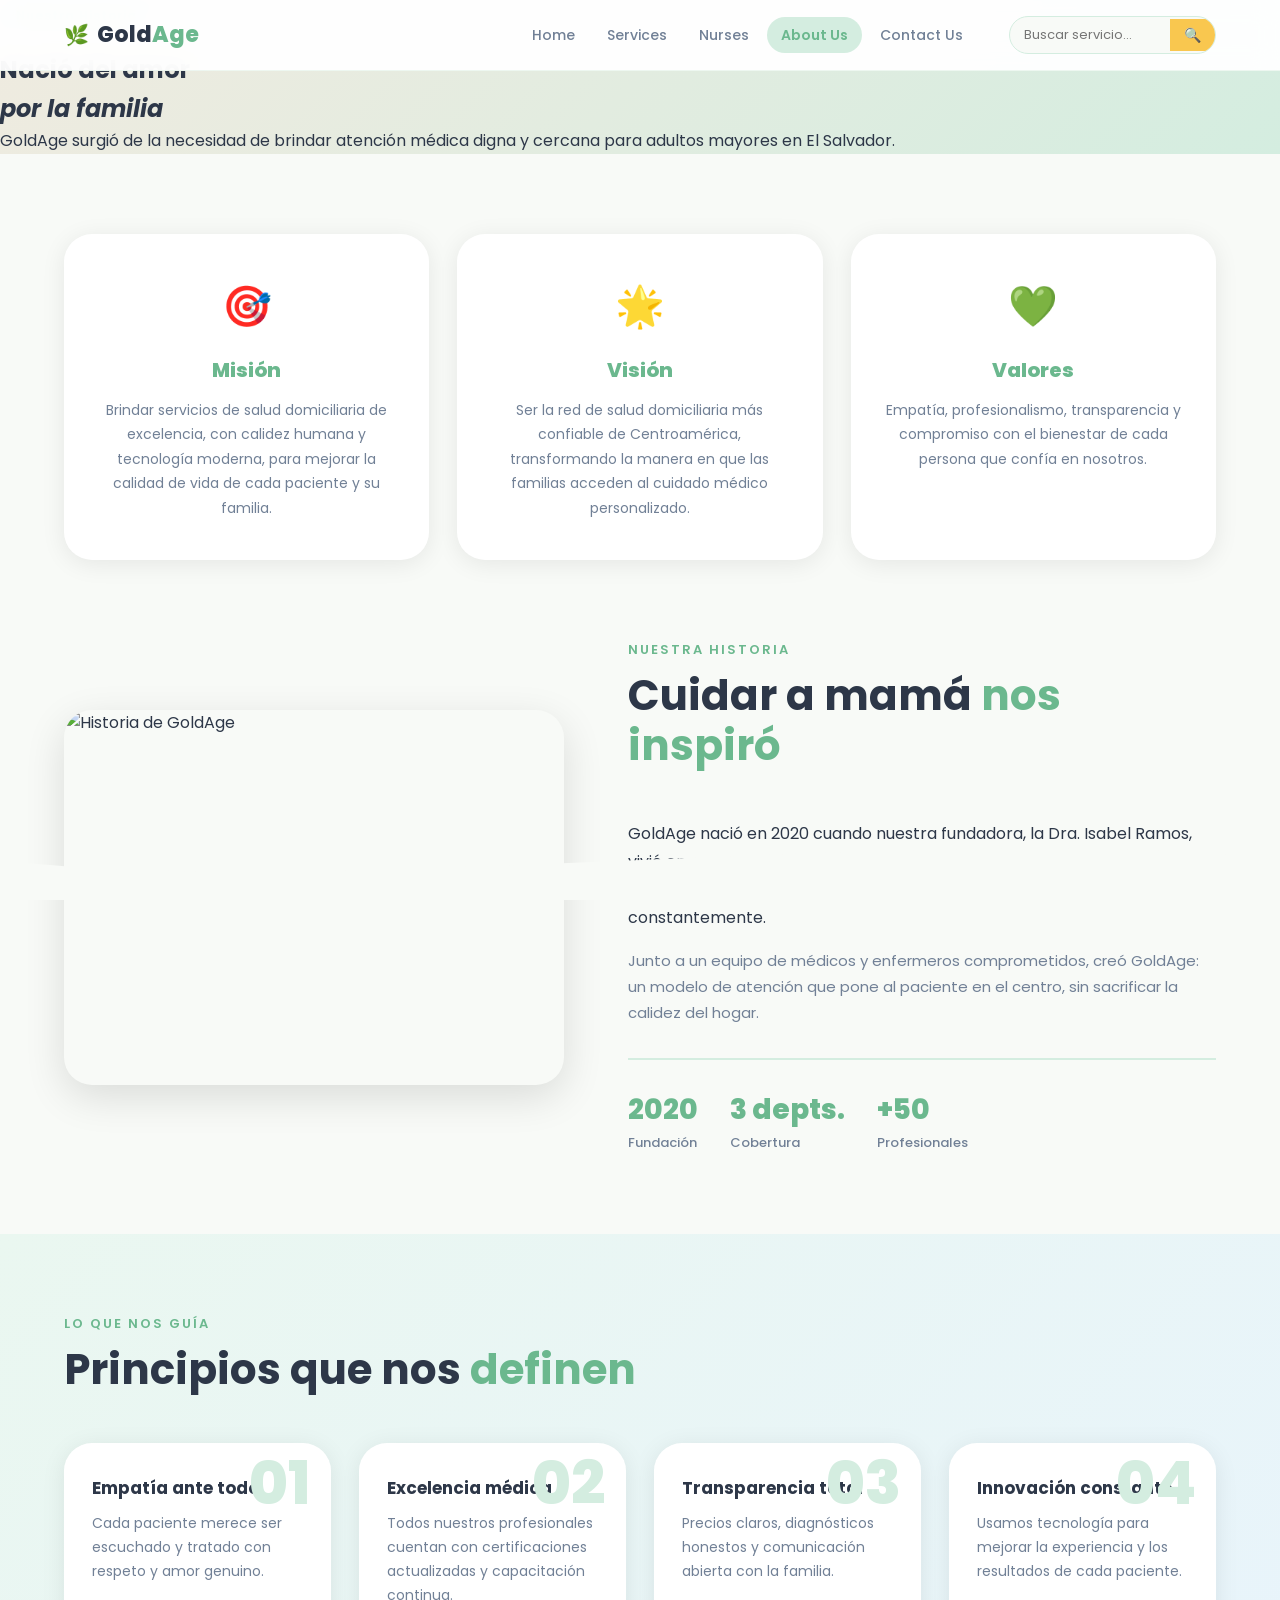
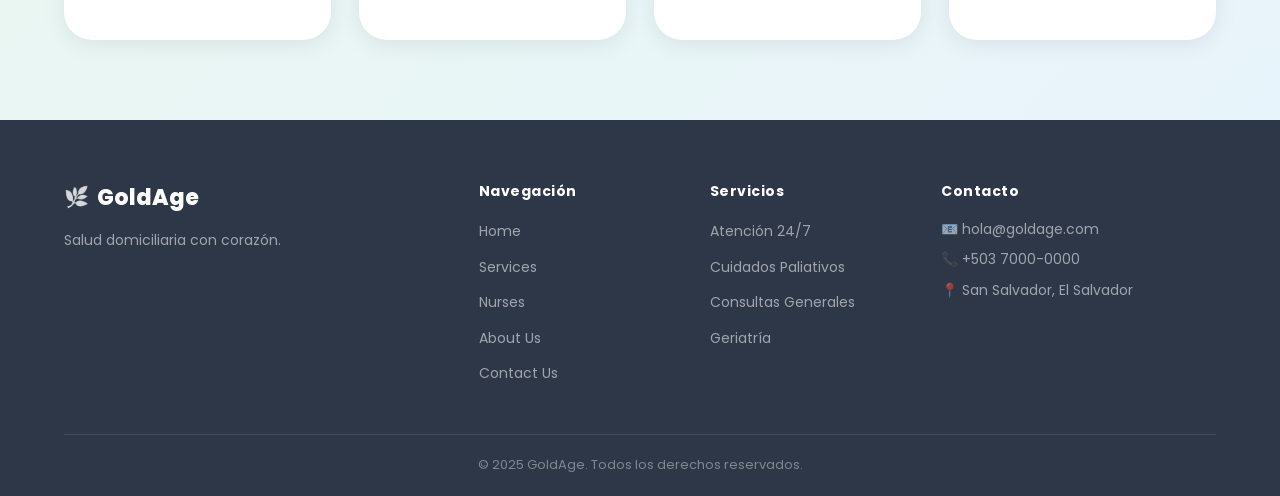
==== about.html @ 3e206204 "first commit" ====
<!DOCTYPE html>
<html lang="es">
<head>
  <meta charset="UTF-8" />
  <meta name="viewport" content="width=device-width, initial-scale=1.0" />
  <title>About Us – GoldAge</title>
  <link rel="preconnect" href="https://fonts.googleapis.com" />
  <link href="https://fonts.googleapis.com/css2?family=Poppins:wght@300;400;500;600;700;800&display=swap" rel="stylesheet" />
  <link rel="stylesheet" href="css/styles.css" />
  <link rel="stylesheet" href="css/about.css" />
</head>
<body>

  <!-- NAVBAR -->
  <nav class="navbar" id="navbar">
    <div class="nav-container">
      <a href="index.html" class="logo"><span class="logo-icon">🌿</span><span class="logo-text">Gold<span class="logo-accent">Age</span></span></a>
      <ul class="nav-links" id="navLinks">
        <li><a href="index.html" class="nav-link">Home</a></li>
        <li><a href="services.html" class="nav-link">Services</a></li>
        <li><a href="nurses.html" class="nav-link">Nurses</a></li>
        <li><a href="about.html" class="nav-link active">About Us</a></li>
        <li><a href="contact.html" class="nav-link">Contact Us</a></li>
      </ul>
      <div class="nav-search">
        <input type="text" placeholder="Buscar servicio..." class="search-input" />
        <button class="search-btn">🔍</button>
      </div>
      <button class="hamburger" id="hamburger"><span></span><span></span><span></span></button>
    </div>
  </nav>

  <!-- PAGE HERO -->
  <section class="page-hero about-hero">
    <div class="page-hero-content fade-in">
      <span class="hero-badge">Nuestra Historia</span>
      <h1>Nació del amor<br /><em>por la familia</em></h1>
      <p>GoldAge surgió de la necesidad de brindar atención médica digna y cercana para adultos mayores en El Salvador.</p>
    </div>
    <div class="hero-wave">
      <svg viewBox="0 0 1440 80" preserveAspectRatio="none" xmlns="http://www.w3.org/2000/svg">
        <path d="M0,40 C360,80 1080,0 1440,40 L1440,80 L0,80 Z" fill="#f8faf7"/>
      </svg>
    </div>
  </section>

  <!-- MISSION / VISION -->
  <section class="mv-section section">
    <div class="container">
      <div class="mv-grid">
        <div class="mv-card scroll-reveal">
          <div class="mv-icon">🎯</div>
          <h3>Misión</h3>
          <p>Brindar servicios de salud domiciliaria de excelencia, con calidez humana y tecnología moderna, para mejorar la calidad de vida de cada paciente y su familia.</p>
        </div>
        <div class="mv-card scroll-reveal" style="--delay:0.15s">
          <div class="mv-icon">🌟</div>
          <h3>Visión</h3>
          <p>Ser la red de salud domiciliaria más confiable de Centroamérica, transformando la manera en que las familias acceden al cuidado médico personalizado.</p>
        </div>
        <div class="mv-card scroll-reveal" style="--delay:0.3s">
          <div class="mv-icon">💚</div>
          <h3>Valores</h3>
          <p>Empatía, profesionalismo, transparencia y compromiso con el bienestar de cada persona que confía en nosotros.</p>
        </div>
      </div>
    </div>
  </section>

  <!-- STORY -->
  <section class="story-section section">
    <div class="container">
      <div class="story-inner">
        <div class="story-img scroll-reveal">
          <img src="https://images.unsplash.com/photo-1576091160550-2173dba999ef?w=600&q=80" alt="Historia de GoldAge" />
        </div>
        <div class="story-content scroll-reveal" style="--delay:0.2s">
          <div class="section-label">Nuestra Historia</div>
          <h2 class="section-title">Cuidar a mamá <span>nos inspiró</span></h2>
          <p>GoldAge nació en 2020 cuando nuestra fundadora, la Dra. Isabel Ramos, vivió en carne propia la dificultad de conseguir atención médica de calidad para su madre de 78 años sin tener que llevarla al hospital constantemente.</p>
          <p style="margin-top:16px; color: var(--text-light); font-size:15px; line-height:1.75">Junto a un equipo de médicos y enfermeros comprometidos, creó GoldAge: un modelo de atención que pone al paciente en el centro, sin sacrificar la calidez del hogar.</p>
          <div class="story-stats">
            <div class="sstats-item"><strong>2020</strong><span>Fundación</span></div>
            <div class="sstats-item"><strong>3 depts.</strong><span>Cobertura</span></div>
            <div class="sstats-item"><strong>+50</strong><span>Profesionales</span></div>
          </div>
        </div>
      </div>
    </div>
  </section>

  <!-- VALUES -->
  <section class="values-section section">
    <div class="container">
      <div class="section-label">Lo que nos guía</div>
      <h2 class="section-title">Principios que nos <span>definen</span></h2>
      <div class="values-grid">
        <div class="value-item scroll-reveal">
          <span class="value-num">01</span>
          <h4>Empatía ante todo</h4>
          <p>Cada paciente merece ser escuchado y tratado con respeto y amor genuino.</p>
        </div>
        <div class="value-item scroll-reveal" style="--delay:0.1s">
          <span class="value-num">02</span>
          <h4>Excelencia médica</h4>
          <p>Todos nuestros profesionales cuentan con certificaciones actualizadas y capacitación continua.</p>
        </div>
        <div class="value-item scroll-reveal" style="--delay:0.2s">
          <span class="value-num">03</span>
          <h4>Transparencia total</h4>
          <p>Precios claros, diagnósticos honestos y comunicación abierta con la familia.</p>
        </div>
        <div class="value-item scroll-reveal" style="--delay:0.3s">
          <span class="value-num">04</span>
          <h4>Innovación constante</h4>
          <p>Usamos tecnología para mejorar la experiencia y los resultados de cada paciente.</p>
        </div>
      </div>
    </div>
  </section>

  <!-- FOOTER -->
  <footer class="footer">
    <div class="container">
      <div class="footer-grid">
        <div class="footer-brand">
          <a href="index.html" class="logo"><span class="logo-icon">🌿</span><span class="logo-text">Gold<span class="logo-accent">Age</span></span></a>
          <p>Salud domiciliaria con corazón.</p>
        </div>
        <div class="footer-links"><h5>Navegación</h5><ul>
          <li><a href="index.html">Home</a></li><li><a href="services.html">Services</a></li>
          <li><a href="nurses.html">Nurses</a></li><li><a href="about.html">About Us</a></li>
          <li><a href="contact.html">Contact Us</a></li>
        </ul></div>
        <div class="footer-links"><h5>Servicios</h5><ul>
          <li><a href="services.html">Atención 24/7</a></li><li><a href="services.html">Cuidados Paliativos</a></li>
          <li><a href="services.html">Consultas Generales</a></li><li><a href="services.html">Geriatría</a></li>
        </ul></div>
        <div class="footer-contact"><h5>Contacto</h5>
          <p>📧 hola@goldage.com</p><p>📞 +503 7000-0000</p><p>📍 San Salvador, El Salvador</p>
        </div>
      </div>
      <div class="footer-bottom"><p>© 2025 GoldAge. Todos los derechos reservados.</p></div>
    </div>
  </footer>

  <script src="js/main.js"></script>
  <script src="js/about.js"></script>
</body>
</html>
---- css/styles.css ----
/* ---- VARIABLES ---- */
:root {
  --mint:      #a8d5ba;
  --mint-light:#d4ede0;
  --mint-dark: #6bb88e;
  --blue:      #7fb3d3;
  --blue-light:#d0e8f5;
  --blue-dark: #4a90b8;
  --beige:     #f8faf7;
  --beige-2:   #f0ebe0;
  --yellow:    #f9c74f;
  --yellow-dark:#e0a800;
  --text:      #2d3748;
  --text-light:#718096;
  --white:     #ffffff;
  --radius:    16px;
  --radius-lg: 28px;
  --shadow:    0 4px 24px rgba(0,0,0,0.08);
  --shadow-lg: 0 12px 40px rgba(0,0,0,0.12);
  --transition: 0.3s cubic-bezier(0.4,0,0.2,1);
  --font: 'Poppins', sans-serif;
}

/* ---- RESET ---- */
*, *::before, *::after { box-sizing: border-box; margin: 0; padding: 0; }
html { scroll-behavior: smooth; }
body {
  font-family: var(--font);
  color: var(--text);
  background: var(--beige);
  line-height: 1.6;
  overflow-x: hidden;
}
img { display: block; width: 100%; object-fit: cover; }
a { text-decoration: none; color: inherit; }
ul { list-style: none; }

/* ---- UTILITIES ---- */
.container { max-width: 1200px; margin: 0 auto; padding: 0 24px; }
.section { padding: 80px 0; }
.section-label {
  font-size: 13px; font-weight: 600; letter-spacing: 2px;
  text-transform: uppercase; color: var(--mint-dark);
  margin-bottom: 10px;
}
.section-title {
  font-size: clamp(28px, 4vw, 42px);
  font-weight: 700; color: var(--text);
  line-height: 1.2; margin-bottom: 48px;
}
.section-title span { color: var(--mint-dark); }

/* ---- BUTTONS ---- */
.btn {
  display: inline-flex; align-items: center; gap: 8px;
  padding: 14px 28px; border-radius: 50px;
  font-family: var(--font); font-size: 15px; font-weight: 600;
  cursor: pointer; border: 2px solid transparent;
  transition: var(--transition); white-space: nowrap;
}
.btn-primary {
  background: var(--mint-dark); color: #fff;
  box-shadow: 0 4px 16px rgba(107,184,142,0.35);
}
.btn-primary:hover {
  background: #5aa87e;
  box-shadow: 0 6px 22px rgba(107,184,142,0.5);
  transform: translateY(-2px);
}
.btn-outline {
  background: transparent; color: var(--mint-dark);
  border-color: var(--mint-dark);
}
.btn-outline:hover {
  background: var(--mint-dark); color: #fff;
  transform: translateY(-2px);
}
.btn-link {
  font-size: 14px; font-weight: 600;
  color: var(--mint-dark); transition: var(--transition);
}
.btn-link:hover { letter-spacing: 0.5px; }

/* ---- NAVBAR ---- */
.navbar {
  position: fixed; top: 0; left: 0; right: 0; z-index: 1000;
  background: rgba(255,255,255,0.95);
  backdrop-filter: blur(12px);
  border-bottom: 1px solid rgba(168,213,186,0.2);
  transition: var(--transition);
}
.navbar.scrolled { box-shadow: var(--shadow); }
.nav-container {
  max-width: 1200px; margin: 0 auto; padding: 0 24px;
  height: 70px; display: flex; align-items: center; gap: 32px;
}
.logo {
  display: flex; align-items: center; gap: 8px;
  font-size: 22px; font-weight: 800;
}
.logo-icon { font-size: 20px; }
.logo-text { color: var(--text); }
.logo-accent { color: var(--mint-dark); }
.nav-links {
  display: flex; align-items: center; gap: 4px;
  margin-left: auto;
}
.nav-link {
  padding: 8px 14px; border-radius: 50px;
  font-size: 14px; font-weight: 500; color: var(--text-light);
  transition: var(--transition);
}
.nav-link:hover, .nav-link.active {
  background: var(--mint-light); color: var(--mint-dark); font-weight: 600;
}
.nav-search {
  display: flex; align-items: center;
  background: var(--beige); border-radius: 50px;
  border: 1.5px solid var(--mint-light); overflow: hidden;
}
.search-input {
  border: none; background: transparent; padding: 8px 14px;
  font-family: var(--font); font-size: 13px; outline: none;
  width: 160px;
}
.search-btn {
  background: var(--yellow); border: none; padding: 8px 14px;
  cursor: pointer; font-size: 14px; transition: var(--transition);
}
.search-btn:hover { background: var(--yellow-dark); }
.hamburger {
  display: none; flex-direction: column; gap: 5px;
  background: none; border: none; cursor: pointer; padding: 4px;
}
.hamburger span {
  width: 24px; height: 2.5px; background: var(--text);
  border-radius: 2px; transition: var(--transition);
  display: block;
}

/* ---- HERO ---- */
.hero {
  min-height: 100vh;
  background: linear-gradient(135deg, #eaf7f0 0%, #e8f4fb 50%, #f8faf7 100%);
  display: flex; align-items: center; justify-content: center;
  padding: 100px 24px 60px;
  position: relative; overflow: hidden;
  gap: 60px;
  flex-wrap: wrap;
}
.hero::before {
  content: '';
  position: absolute; top: -200px; right: -200px;
  width: 600px; height: 600px;
  border-radius: 50%;
  background: radial-gradient(circle, rgba(168,213,186,0.3) 0%, transparent 70%);
  pointer-events: none;
}
.hero-content { flex: 1; min-width: 280px; max-width: 560px; }
.hero-badge {
  display: inline-block;
  background: var(--mint-light); color: var(--mint-dark);
  font-size: 12px; font-weight: 600; letter-spacing: 1px;
  padding: 6px 16px; border-radius: 50px;
  margin-bottom: 20px;
}
.hero-title {
  font-size: clamp(36px, 5.5vw, 64px);
  font-weight: 800; line-height: 1.1;
  color: var(--text); margin-bottom: 20px;
}
.hero-title em {
  font-style: normal; color: var(--mint-dark);
  position: relative;
}
.hero-title em::after {
  content: '';
  position: absolute; bottom: 0; left: 0; right: 0;
  height: 4px; border-radius: 4px;
  background: var(--yellow); opacity: 0.7;
}
.hero-desc {
  font-size: 17px; color: var(--text-light);
  max-width: 420px; margin-bottom: 32px; line-height: 1.7;
}
.hero-actions { display: flex; gap: 14px; flex-wrap: wrap; margin-bottom: 40px; }
.hero-stats {
  display: flex; align-items: center; gap: 24px;
  flex-wrap: wrap;
}
.hstat { display: flex; flex-direction: column; }
.hstat strong { font-size: 22px; font-weight: 800; color: var(--mint-dark); }
.hstat span { font-size: 12px; color: var(--text-light); font-weight: 500; }
.hstat-divider { width: 1px; height: 32px; background: var(--mint-light); }
.hero-image { flex: 1; min-width: 280px; max-width: 500px; }
.hero-img-wrap { position: relative; }
.hero-img-blob {
  position: absolute; inset: -20px;
  background: linear-gradient(135deg, var(--mint-light), var(--blue-light));
  border-radius: 60% 40% 55% 45% / 45% 55% 45% 55%;
  z-index: 0;
}
.hero-img-wrap img {
  position: relative; z-index: 1;
  border-radius: var(--radius-lg);
  aspect-ratio: 4/5; object-fit: cover;
  box-shadow: var(--shadow-lg);
  max-height: 520px;
}
.hero-card-float {
  position: absolute; z-index: 2;
  background: #fff; border-radius: var(--radius);
  padding: 12px 18px; display: flex; align-items: center; gap: 12px;
  box-shadow: var(--shadow-lg);
  animation: float 4s ease-in-out infinite;
}
.card-float-1 { bottom: 40px; left: -30px; }
.card-float-2 { top: 40px; right: -30px; animation-delay: 2s; }
.hero-card-float .card-icon { font-size: 22px; }
.hero-card-float strong { display: block; font-size: 14px; font-weight: 700; }
.hero-card-float small { font-size: 11px; color: var(--text-light); }
.hero-wave {
  position: absolute; bottom: 0; left: 0; right: 0; z-index: 2;
}
.hero-wave svg { display: block; height: 80px; width: 100%; }

/* ---- FEATURES ---- */
.features { background: var(--beige); }
.features-grid {
  display: grid; grid-template-columns: repeat(auto-fit, minmax(260px,1fr));
  gap: 28px;
}
.feature-card {
  background: #fff; border-radius: var(--radius-lg);
  padding: 36px 28px; text-align: center;
  box-shadow: var(--shadow); transition: var(--transition);
}
.feature-card:hover { transform: translateY(-6px); box-shadow: var(--shadow-lg); }
.feature-icon {
  width: 68px; height: 68px; border-radius: 50%;
  background: var(--icon-color, var(--mint-light));
  display: flex; align-items: center; justify-content: center;
  font-size: 28px; margin: 0 auto 20px;
}
.feature-card h3 { font-size: 18px; font-weight: 700; margin-bottom: 10px; }
.feature-card p { font-size: 14px; color: var(--text-light); line-height: 1.7; }

/* ---- SERVICES PREVIEW ---- */
.services-preview { background: var(--beige); }
.services-grid {
  display: grid;
  grid-template-columns: repeat(auto-fit, minmax(260px,1fr));
  gap: 24px;
}
.service-card {
  background: #fff; border-radius: var(--radius-lg);
  overflow: hidden; box-shadow: var(--shadow);
  transition: var(--transition);
}
.service-card:hover { transform: translateY(-6px); box-shadow: var(--shadow-lg); }
.service-img { height: 200px; overflow: hidden; }
.service-img img { height: 100%; transition: transform 0.5s ease; }
.service-card:hover .service-img img { transform: scale(1.06); }
.service-info { padding: 20px 22px 24px; }
.service-tag {
  font-size: 11px; font-weight: 700; letter-spacing: 1px;
  text-transform: uppercase; color: var(--mint-dark);
  background: var(--mint-light); padding: 3px 10px;
  border-radius: 50px; display: inline-block; margin-bottom: 10px;
}
.service-info h4 { font-size: 17px; font-weight: 700; margin-bottom: 8px; }
.service-info p { font-size: 13px; color: var(--text-light); margin-bottom: 14px; line-height: 1.65; }

/* ---- STATS ---- */
.stats-section {
  background: linear-gradient(135deg, var(--blue-dark), #3a7ba8);
  padding: 60px 24px;
}
.stats-bar {
  max-width: 1000px; margin: 0 auto;
  display: flex; align-items: center; justify-content: center;
  gap: 0; flex-wrap: wrap;
}
.stat-item {
  flex: 1; min-width: 150px; text-align: center;
  padding: 20px;
}
.stat-number {
  font-size: clamp(36px, 5vw, 54px);
  font-weight: 800; color: #fff;
}
.stat-plus { font-size: 28px; font-weight: 800; color: var(--yellow); }
.stat-item p { font-size: 13px; color: rgba(255,255,255,0.8); margin-top: 6px; font-weight: 500; }
.stat-divider { width: 1px; height: 60px; background: rgba(255,255,255,0.2); }

/* ---- TESTIMONIALS ---- */
.testimonials { background: var(--beige); }
.testimonials-grid {
  display: grid; grid-template-columns: repeat(auto-fit, minmax(280px,1fr));
  gap: 24px; align-items: center;
}
.testimonial-card {
  background: #fff; border-radius: var(--radius-lg);
  padding: 32px 28px; box-shadow: var(--shadow);
  transition: var(--transition);
}
.testimonial-card:hover { transform: translateY(-4px); box-shadow: var(--shadow-lg); }
.featured-testimonial {
  background: linear-gradient(135deg, var(--mint-dark), #5aa87e);
  color: #fff; transform: scale(1.04);
}
.featured-testimonial .stars { color: var(--yellow); }
.featured-testimonial .testimonial-text { color: rgba(255,255,255,0.95); }
.featured-testimonial strong { color: #fff; }
.featured-testimonial small { color: rgba(255,255,255,0.75); }
.stars { color: var(--yellow); font-size: 18px; margin-bottom: 14px; }
.testimonial-text { font-size: 14px; color: var(--text-light); line-height: 1.75; margin-bottom: 20px; }
.testimonial-author { display: flex; align-items: center; gap: 12px; }
.testimonial-author img { width: 48px; height: 48px; border-radius: 50%; object-fit: cover; }
.testimonial-author strong { font-size: 14px; display: block; }
.testimonial-author small { font-size: 12px; color: var(--text-light); }

/* ---- PLANS ---- */
.plans {
  background: linear-gradient(135deg, #2c6e5e 0%, #1a4f6e 100%);
  position: relative; padding: 100px 0;
}
.plans-wave-top, .plans-wave-bottom { line-height: 0; }
.plans-wave-top svg, .plans-wave-bottom svg { display: block; }
.plans-subtitle { color: rgba(255,255,255,0.7); font-size: 16px; margin-top: -30px; margin-bottom: 48px; }
.plans-grid {
  display: flex; gap: 28px; justify-content: center;
  flex-wrap: wrap;
}
.plan-card {
  background: rgba(255,255,255,0.08);
  backdrop-filter: blur(12px);
  border: 1.5px solid rgba(255,255,255,0.15);
  border-radius: var(--radius-lg); padding: 40px 36px;
  min-width: 280px; max-width: 340px; flex: 1;
  transition: var(--transition); color: #fff;
}
.plan-card:hover { transform: translateY(-6px); background: rgba(255,255,255,0.14); }
.plan-featured {
  background: #fff; color: var(--text);
  border-color: var(--yellow); box-shadow: 0 20px 60px rgba(0,0,0,0.25);
  transform: scale(1.04);
}
.plan-featured:hover { transform: scale(1.04) translateY(-6px); }
.plan-badge {
  font-size: 12px; font-weight: 700; letter-spacing: 1px;
  text-transform: uppercase; margin-bottom: 20px;
  color: rgba(255,255,255,0.7);
}
.popular-badge { color: var(--mint-dark) !important; }
.plan-price { margin-bottom: 28px; }
.price-currency { font-size: 24px; font-weight: 700; vertical-align: top; margin-top: 10px; display: inline-block; }
.price-amount { font-size: 60px; font-weight: 800; line-height: 1; }
.price-period { font-size: 16px; color: rgba(255,255,255,0.6); }
.plan-featured .price-period { color: var(--text-light); }
.plan-features { list-style: none; margin-bottom: 32px; display: flex; flex-direction: column; gap: 12px; }
.plan-features li { font-size: 14px; }
.btn-plan {
  display: block; text-align: center;
  padding: 14px; border-radius: 50px;
  background: rgba(255,255,255,0.15); color: #fff;
  font-weight: 700; font-size: 15px;
  border: 2px solid rgba(255,255,255,0.3);
  transition: var(--transition); font-family: var(--font);
  cursor: pointer;
}
.btn-plan:hover { background: rgba(255,255,255,0.25); }
.btn-plan-featured {
  display: block; text-align: center;
  padding: 14px; border-radius: 50px;
  background: var(--yellow); color: var(--text);
  font-weight: 700; font-size: 15px; border: none;
  transition: var(--transition); font-family: var(--font);
  cursor: pointer; box-shadow: 0 4px 16px rgba(249,199,79,0.4);
}
.btn-plan-featured:hover {
  background: var(--yellow-dark);
  box-shadow: 0 6px 22px rgba(249,199,79,0.5);
  transform: translateY(-2px);
}

/* ---- CTA ---- */
.cta-section { background: var(--beige); }
.cta-card {
  background: linear-gradient(135deg, var(--mint-light), var(--blue-light));
  border-radius: var(--radius-lg); padding: 60px;
  display: flex; align-items: center; gap: 48px;
  flex-wrap: wrap; overflow: hidden; position: relative;
}
.cta-card::before {
  content: '';
  position: absolute; top: -100px; right: -100px;
  width: 300px; height: 300px; border-radius: 50%;
  background: rgba(168,213,186,0.3);
  pointer-events: none;
}
.cta-content { flex: 1; min-width: 240px; }
.cta-badge {
  display: inline-block;
  background: var(--mint-dark); color: #fff;
  font-size: 12px; font-weight: 600; letter-spacing: 1px;
  padding: 5px 14px; border-radius: 50px; margin-bottom: 16px;
}
.cta-content h2 { font-size: clamp(26px, 3.5vw, 40px); font-weight: 800; margin-bottom: 14px; }
.cta-content p { font-size: 15px; color: var(--text-light); margin-bottom: 28px; max-width: 360px; line-height: 1.7; }
.cta-image { flex: 1; min-width: 220px; max-width: 380px; }
.cta-image img { border-radius: var(--radius-lg); aspect-ratio: 16/10; object-fit: cover; box-shadow: var(--shadow-lg); }

/* ---- FOOTER ---- */
.footer {
  background: var(--text); color: rgba(255,255,255,0.8);
  padding: 60px 0 0;
}
.footer-grid {
  display: grid; grid-template-columns: 2fr 1fr 1fr 1.5fr;
  gap: 48px; padding-bottom: 48px;
}
.footer-brand .logo { margin-bottom: 14px; filter: brightness(0) invert(1); }
.footer-brand p { font-size: 14px; color: rgba(255,255,255,0.55); max-width: 240px; line-height: 1.7; }
.footer-links h5, .footer-contact h5 {
  font-size: 14px; font-weight: 700; color: #fff;
  margin-bottom: 16px; letter-spacing: 0.5px;
}
.footer-links ul { display: flex; flex-direction: column; gap: 10px; }
.footer-links a { font-size: 14px; color: rgba(255,255,255,0.55); transition: var(--transition); }
.footer-links a:hover { color: var(--mint); }
.footer-contact p { font-size: 14px; margin-bottom: 8px; color: rgba(255,255,255,0.55); }
.footer-bottom {
  border-top: 1px solid rgba(255,255,255,0.1);
  padding: 20px 0; text-align: center;
}
.footer-bottom p { font-size: 13px; color: rgba(255,255,255,0.4); }

/* ---- ANIMATIONS ---- */
@keyframes float {
  0%, 100% { transform: translateY(0); }
  50% { transform: translateY(-10px); }
}
.fade-in {
  opacity: 0; transform: translateY(30px);
  animation: fadeInUp 0.8s ease forwards;
}
.fade-in-right {
  opacity: 0; transform: translateX(40px);
  animation: fadeInRight 0.9s 0.3s ease forwards;
}
@keyframes fadeInUp {
  to { opacity: 1; transform: translateY(0); }
}
@keyframes fadeInRight {
  to { opacity: 1; transform: translateX(0); }
}

/* Scroll reveal */
.scroll-reveal {
  opacity: 0; transform: translateY(40px);
  transition: opacity 0.7s ease calc(var(--delay, 0s)),
              transform 0.7s ease calc(var(--delay, 0s));
}
.scroll-reveal.visible { opacity: 1; transform: translateY(0); }

/* ---- RESPONSIVE ---- */
@media (max-width: 992px) {
  .footer-grid { grid-template-columns: 1fr 1fr; }
}
@media (max-width: 768px) {
  .nav-links, .nav-search { display: none; }
  .nav-links.open {
    display: flex; flex-direction: column;
    position: fixed; top: 70px; left: 0; right: 0;
    background: #fff; padding: 20px; gap: 4px;
    box-shadow: var(--shadow-lg); z-index: 999;
  }
  .hamburger { display: flex; }
  .hero { flex-direction: column; text-align: center; padding: 100px 24px 80px; }
  .hero-content { max-width: 100%; }
  .hero-desc { max-width: 100%; }
  .hero-actions { justify-content: center; }
  .hero-stats { justify-content: center; }
  .card-float-1 { left: 0; bottom: 20px; }
  .card-float-2 { right: 0; top: 20px; }
  .stats-bar { flex-direction: column; }
  .stat-divider { width: 60px; height: 1px; }
  .cta-card { padding: 36px 24px; }
  .footer-grid { grid-template-columns: 1fr; gap: 28px; }
  .plans-grid { flex-direction: column; align-items: center; }
  .plan-featured { transform: scale(1); }
}
---- css/about.css ----
/* =====================================================
   GoldAge – about.css
   ===================================================== */

.about-hero {
  background: linear-gradient(135deg, #f0ebe0 0%, #d4ede0 100%);
}

/* Mission/Vision */
.mv-section { background: var(--beige); }
.mv-grid {
  display: grid; grid-template-columns: repeat(auto-fit, minmax(260px,1fr));
  gap: 28px;
}
.mv-card {
  background: #fff; border-radius: var(--radius-lg);
  padding: 40px 32px; text-align: center;
  box-shadow: var(--shadow); transition: var(--transition);
}
.mv-card:hover { transform: translateY(-6px); box-shadow: var(--shadow-lg); }
.mv-icon { font-size: 40px; margin-bottom: 16px; }
.mv-card h3 { font-size: 20px; font-weight: 800; margin-bottom: 12px; color: var(--mint-dark); }
.mv-card p { font-size: 14px; color: var(--text-light); line-height: 1.75; }

/* Story */
.story-section { background: var(--beige); padding-top: 0; }
.story-inner {
  display: flex; gap: 64px; align-items: center; flex-wrap: wrap;
}
.story-img { flex: 1; min-width: 280px; max-width: 500px; }
.story-img img { border-radius: var(--radius-lg); aspect-ratio: 4/3; object-fit: cover; box-shadow: var(--shadow-lg); }
.story-content { flex: 1; min-width: 260px; }
.story-content > p { font-size: 16px; color: var(--text); line-height: 1.75; }
.story-stats {
  display: flex; gap: 32px; margin-top: 32px;
  padding-top: 28px; border-top: 2px solid var(--mint-light);
  flex-wrap: wrap;
}
.sstats-item { display: flex; flex-direction: column; }
.sstats-item strong { font-size: 28px; font-weight: 800; color: var(--mint-dark); }
.sstats-item span { font-size: 13px; color: var(--text-light); font-weight: 500; }

/* Values */
.values-section {
  background: linear-gradient(135deg, #eaf7f0 0%, #e8f4fb 100%);
}
.values-grid {
  display: grid; grid-template-columns: repeat(auto-fit, minmax(240px,1fr));
  gap: 28px;
}
.value-item {
  background: #fff; border-radius: var(--radius-lg);
  padding: 32px 28px; box-shadow: var(--shadow);
  transition: var(--transition); position: relative; overflow: hidden;
}
.value-item:hover { transform: translateY(-4px); box-shadow: var(--shadow-lg); }
.value-num {
  font-size: 60px; font-weight: 800;
  color: var(--mint-light); position: absolute;
  top: 10px; right: 20px; line-height: 1;
  pointer-events: none;
}
.value-item h4 { font-size: 17px; font-weight: 700; margin-bottom: 10px; }
.value-item p { font-size: 14px; color: var(--text-light); line-height: 1.7; }

@media (max-width: 768px) {
  .story-inner { flex-direction: column; }
  .story-img { max-width: 100%; }
}
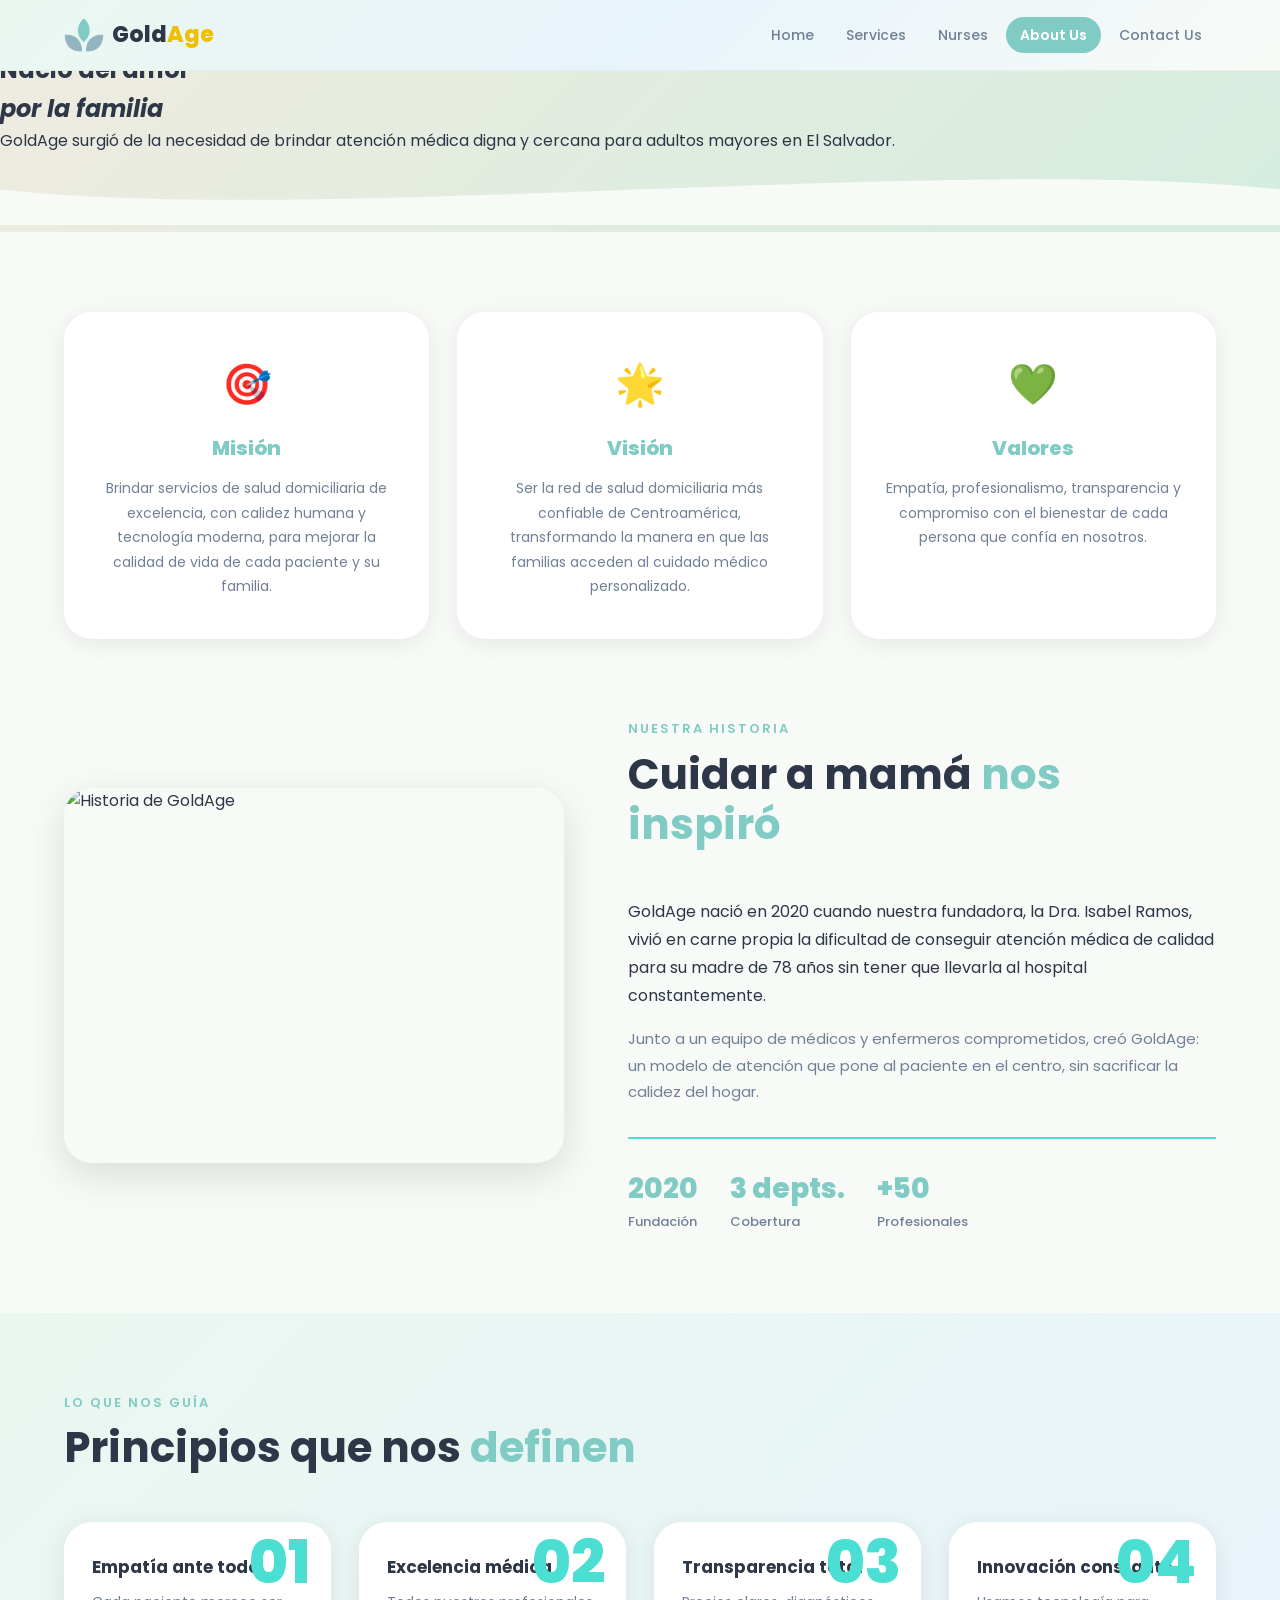
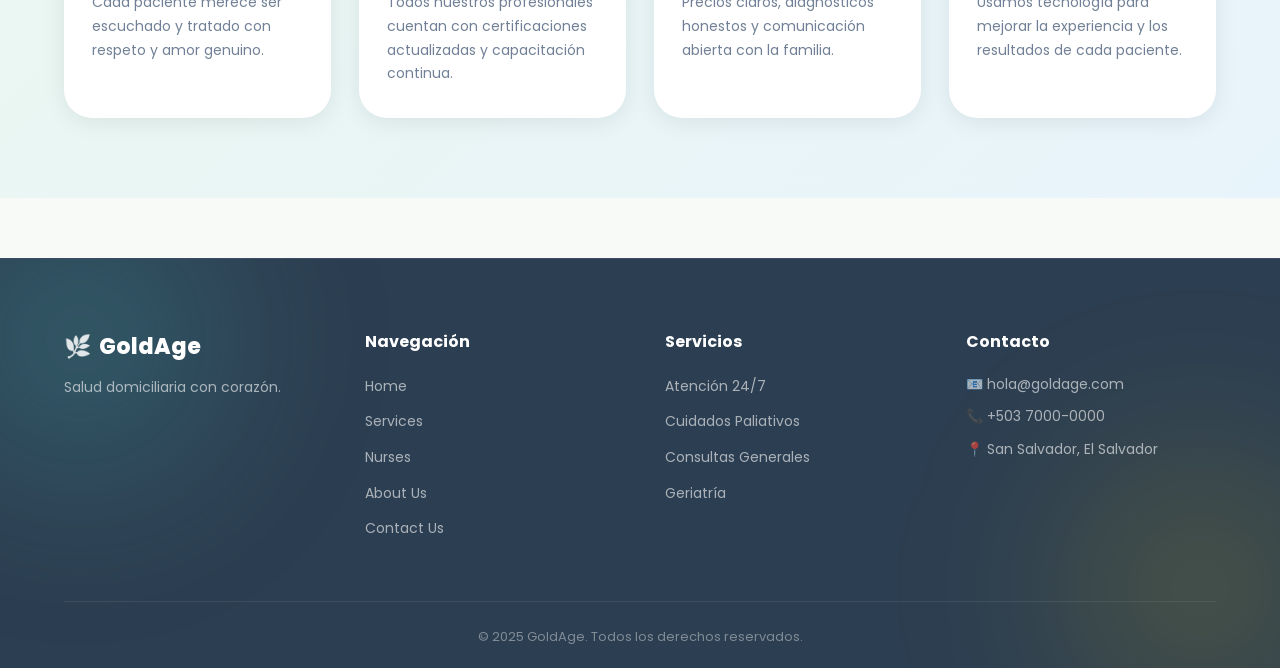
==== commit 2780d4a6: "MENU CORRECTO - ABOUT US" ====
--- a/about.html
+++ b/about.html
@@ -12,24 +12,31 @@
 <body>
 
   <!-- NAVBAR -->
-  <nav class="navbar" id="navbar">
-    <div class="nav-container">
-      <a href="index.html" class="logo"><span class="logo-icon">🌿</span><span class="logo-text">Gold<span class="logo-accent">Age</span></span></a>
-      <ul class="nav-links" id="navLinks">
-        <li><a href="index.html" class="nav-link">Home</a></li>
-        <li><a href="services.html" class="nav-link">Services</a></li>
-        <li><a href="nurses.html" class="nav-link">Nurses</a></li>
-        <li><a href="about.html" class="nav-link active">About Us</a></li>
-        <li><a href="contact.html" class="nav-link">Contact Us</a></li>
-      </ul>
-      <div class="nav-search">
-        <input type="text" placeholder="Buscar servicio..." class="search-input" />
-        <button class="search-btn">🔍</button>
-      </div>
-      <button class="hamburger" id="hamburger"><span></span><span></span><span></span></button>
-    </div>
-  </nav>
+<nav class="navbar" id="navbar">
+  <div class="nav-container">
 
+    <!-- LOGO PRO -->
+    <a href="index.html" class="logo">
+      <img src="img/logo.png" alt="GoldAge Logo" class="logo-img">
+      <span class="logo-text">Gold<span class="logo-accent">Age</span></span>
+    </a>
+
+    <!-- LINKS -->
+    <ul class="nav-links" id="navLinks">
+      <li><a href="index.html" class="nav-link">Home</a></li>
+      <li><a href="services.html" class="nav-link">Services</a></li>
+      <li><a href="nurses.html" class="nav-link">Nurses</a></li>
+      <li><a href="about.html" class="nav-link active">About Us</a></li>
+      <li><a href="contact.html" class="nav-link">Contact Us</a></li>
+    </ul>
+
+    <!-- HAMBURGER -->
+    <button class="hamburger" id="hamburger" aria-label="Menu">
+      <span></span><span></span><span></span>
+    </button>
+
+  </div>
+</nav>
   <!-- PAGE HERO -->
   <section class="page-hero about-hero">
     <div class="page-hero-content fade-in">
--- a/css/styles.css
+++ b/css/styles.css
@@ -1,18 +1,18 @@
 /* ---- VARIABLES ---- */
 :root {
-  --mint:      #a8d5ba;
-  --mint-light:#d4ede0;
-  --mint-dark: #6bb88e;
-  --blue:      #7fb3d3;
-  --blue-light:#d0e8f5;
-  --blue-dark: #4a90b8;
+  --mint:     #4ce7da;
+  --mint-light: #4adfd2;
+  --mint-dark: #80cbc4;
+  --blue:      #547792;
+  --blue-light:#94b4c1;
+  --blue-dark: #213448;
   --beige:     #f8faf7;
-  --beige-2:   #f0ebe0;
-  --yellow:    #f9c74f;
-  --yellow-dark:#e0a800;
+  --beige-2:   #fbf8ef;
+  --yellow:    #ffd700;
+  --yellow-dark:#efbf04;
   --text:      #2d3748;
   --text-light:#718096;
-  --white:     #ffffff;
+  --white:     ##fbf8ef;
   --radius:    16px;
   --radius-lg: 28px;
   --shadow:    0 4px 24px rgba(0,0,0,0.08);
@@ -84,7 +84,7 @@
 /* ---- NAVBAR ---- */
 .navbar {
   position: fixed; top: 0; left: 0; right: 0; z-index: 1000;
-  background: rgba(255,255,255,0.95);
+  background: linear-gradient(135deg, #eaf7f0 0%, #e8f4fb 50%, #f8faf7 100%) ;
   backdrop-filter: blur(12px);
   border-bottom: 1px solid rgba(168,213,186,0.2);
   transition: var(--transition);
@@ -98,9 +98,12 @@
   display: flex; align-items: center; gap: 8px;
   font-size: 22px; font-weight: 800;
 }
-.logo-icon { font-size: 20px; }
+.logo-img {  
+  width: 40px;
+  height: 40px;
+}
 .logo-text { color: var(--text); }
-.logo-accent { color: var(--mint-dark); }
+.logo-accent { color: var(--yellow-dark); }
 .nav-links {
   display: flex; align-items: center; gap: 4px;
   margin-left: auto;
@@ -111,8 +114,9 @@
   transition: var(--transition);
 }
 .nav-link:hover, .nav-link.active {
-  background: var(--mint-light); color: var(--mint-dark); font-weight: 600;
-}
+  background: var(--mint-dark); color: #ffffff; font-weight: 600;
+}
+
 .nav-search {
   display: flex; align-items: center;
   background: var(--beige); border-radius: 50px;
@@ -141,7 +145,7 @@
 /* ---- HERO ---- */
 .hero {
   min-height: 100vh;
-  background: linear-gradient(135deg, #eaf7f0 0%, #e8f4fb 50%, #f8faf7 100%);
+  background: var(--beige);
   display: flex; align-items: center; justify-content: center;
   padding: 100px 24px 60px;
   position: relative; overflow: hidden;
@@ -159,7 +163,7 @@
 .hero-content { flex: 1; min-width: 280px; max-width: 560px; }
 .hero-badge {
   display: inline-block;
-  background: var(--mint-light); color: var(--mint-dark);
+  background: var(--mint-dark); color: var(--beige);
   font-size: 12px; font-weight: 600; letter-spacing: 1px;
   padding: 6px 16px; border-radius: 50px;
   margin-bottom: 20px;
@@ -184,14 +188,7 @@
   max-width: 420px; margin-bottom: 32px; line-height: 1.7;
 }
 .hero-actions { display: flex; gap: 14px; flex-wrap: wrap; margin-bottom: 40px; }
-.hero-stats {
-  display: flex; align-items: center; gap: 24px;
-  flex-wrap: wrap;
-}
-.hstat { display: flex; flex-direction: column; }
-.hstat strong { font-size: 22px; font-weight: 800; color: var(--mint-dark); }
-.hstat span { font-size: 12px; color: var(--text-light); font-weight: 500; }
-.hstat-divider { width: 1px; height: 32px; background: var(--mint-light); }
+
 .hero-image { flex: 1; min-width: 280px; max-width: 500px; }
 .hero-img-wrap { position: relative; }
 .hero-img-blob {
@@ -216,13 +213,9 @@
 }
 .card-float-1 { bottom: 40px; left: -30px; }
 .card-float-2 { top: 40px; right: -30px; animation-delay: 2s; }
-.hero-card-float .card-icon { font-size: 22px; }
 .hero-card-float strong { display: block; font-size: 14px; font-weight: 700; }
 .hero-card-float small { font-size: 11px; color: var(--text-light); }
-.hero-wave {
-  position: absolute; bottom: 0; left: 0; right: 0; z-index: 2;
-}
-.hero-wave svg { display: block; height: 80px; width: 100%; }
+
 
 /* ---- FEATURES ---- */
 .features { background: var(--beige); }
@@ -325,8 +318,7 @@
   background: linear-gradient(135deg, #2c6e5e 0%, #1a4f6e 100%);
   position: relative; padding: 100px 0;
 }
-.plans-wave-top, .plans-wave-bottom { line-height: 0; }
-.plans-wave-top svg, .plans-wave-bottom svg { display: block; }
+
 .plans-subtitle { color: rgba(255,255,255,0.7); font-size: 16px; margin-top: -30px; margin-bottom: 48px; }
 .plans-grid {
   display: flex; gap: 28px; justify-content: center;
@@ -340,7 +332,6 @@
   min-width: 280px; max-width: 340px; flex: 1;
   transition: var(--transition); color: #fff;
 }
-.plan-card:hover { transform: translateY(-6px); background: rgba(255,255,255,0.14); }
 .plan-featured {
   background: #fff; color: var(--text);
   border-color: var(--yellow); box-shadow: 0 20px 60px rgba(0,0,0,0.25);
@@ -384,57 +375,147 @@
   transform: translateY(-2px);
 }
 
-/* ---- CTA ---- */
-.cta-section { background: var(--beige); }
-.cta-card {
-  background: linear-gradient(135deg, var(--mint-light), var(--blue-light));
-  border-radius: var(--radius-lg); padding: 60px;
-  display: flex; align-items: center; gap: 48px;
-  flex-wrap: wrap; overflow: hidden; position: relative;
-}
-.cta-card::before {
-  content: '';
-  position: absolute; top: -100px; right: -100px;
-  width: 300px; height: 300px; border-radius: 50%;
-  background: rgba(168,213,186,0.3);
-  pointer-events: none;
-}
-.cta-content { flex: 1; min-width: 240px; }
-.cta-badge {
-  display: inline-block;
-  background: var(--mint-dark); color: #fff;
-  font-size: 12px; font-weight: 600; letter-spacing: 1px;
-  padding: 5px 14px; border-radius: 50px; margin-bottom: 16px;
-}
-.cta-content h2 { font-size: clamp(26px, 3.5vw, 40px); font-weight: 800; margin-bottom: 14px; }
-.cta-content p { font-size: 15px; color: var(--text-light); margin-bottom: 28px; max-width: 360px; line-height: 1.7; }
-.cta-image { flex: 1; min-width: 220px; max-width: 380px; }
-.cta-image img { border-radius: var(--radius-lg); aspect-ratio: 16/10; object-fit: cover; box-shadow: var(--shadow-lg); }
-
 /* ---- FOOTER ---- */
+/* ===== FOOTER PREMIUM (NIVEL APP) ===== */
 .footer {
-  background: var(--text); color: rgba(255,255,255,0.8);
-  padding: 60px 0 0;
-}
+position: relative;
+background: rgba(33, 52, 72, 0.95); /* oscuro elegante */
+backdrop-filter: blur(14px);
+color: rgba(255,255,255,0.85);
+padding: 70px 0 20px;
+margin-top: 60px;
+border-top: 1px solid rgba(255,255,255,0.08);
+overflow: hidden;
+}
+
+/* EFECTO GLOW SUAVE */
+.footer::before {
+content: "";
+position: absolute;
+top: -120px;
+left: -120px;
+width: 400px;
+height: 400px;
+background: radial-gradient(circle, rgba(76,231,218,0.25), transparent 70%);
+filter: blur(80px);
+}
+
+.footer::after {
+content: "";
+position: absolute;
+bottom: -120px;
+right: -120px;
+width: 400px;
+height: 400px;
+background: radial-gradient(circle, rgba(255,215,0,0.2), transparent 70%);
+filter: blur(80px);
+}
+
+/* GRID */
 .footer-grid {
-  display: grid; grid-template-columns: 2fr 1fr 1fr 1.5fr;
-  gap: 48px; padding-bottom: 48px;
-}
-.footer-brand .logo { margin-bottom: 14px; filter: brightness(0) invert(1); }
-.footer-brand p { font-size: 14px; color: rgba(255,255,255,0.55); max-width: 240px; line-height: 1.7; }
-.footer-links h5, .footer-contact h5 {
-  font-size: 14px; font-weight: 700; color: #fff;
-  margin-bottom: 16px; letter-spacing: 0.5px;
-}
-.footer-links ul { display: flex; flex-direction: column; gap: 10px; }
-.footer-links a { font-size: 14px; color: rgba(255,255,255,0.55); transition: var(--transition); }
-.footer-links a:hover { color: var(--mint); }
-.footer-contact p { font-size: 14px; margin-bottom: 8px; color: rgba(255,255,255,0.55); }
+position: relative;
+display: grid;
+grid-template-columns: repeat(auto-fit, minmax(230px, 1fr));
+gap: 50px;
+margin-bottom: 50px;
+z-index: 2;
+}
+
+/* LOGO */
+.footer-brand .logo {
+margin-bottom: 12px;
+filter: brightness(0) invert(1);
+}
+
+.footer-brand p {
+font-size: 14px;
+color: rgba(255,255,255,0.6);
+line-height: 1.6;
+}
+
+/* TITULOS */
+.footer-links h5,
+.footer-contact h5 {
+font-size: 16px;
+font-weight: 700;
+margin-bottom: 18px;
+color: #ffffff;
+}
+
+/* LINKS */
+.footer-links ul {
+list-style: none;
+}
+
+.footer-links li {
+margin-bottom: 10px;
+}
+
+.footer-links a {
+color: rgba(255,255,255,0.6);
+font-size: 14px;
+text-decoration: none;
+transition: 0.3s;
+display: inline-block;
+}
+
+.footer-links a:hover {
+color: var(--mint);
+transform: translateX(6px);
+}
+
+/* CONTACTO */
+.footer-contact p {
+font-size: 14px;
+margin-bottom: 10px;
+color: rgba(255,255,255,0.6);
+}
+
+/* BOTÓN PREMIUM */
+.footer-btn {
+margin-top: 18px;
+display: inline-block;
+padding: 12px 26px;
+border-radius: 50px;
+background: linear-gradient(135deg, var(--mint), var(--yellow));
+color: #1C2E3A;
+font-weight: 700;
+font-size: 14px;
+text-decoration: none;
+transition: 0.3s;
+box-shadow: 0 6px 18px rgba(0,0,0,0.25);
+}
+
+.footer-btn:hover {
+transform: translateY(-3px) scale(1.03);
+box-shadow: 0 12px 28px rgba(0,0,0,0.35);
+}
+
+/* DIVISIÓN FINAL */
 .footer-bottom {
-  border-top: 1px solid rgba(255,255,255,0.1);
-  padding: 20px 0; text-align: center;
-}
-.footer-bottom p { font-size: 13px; color: rgba(255,255,255,0.4); }
+text-align: center;
+padding-top: 25px;
+border-top: 1px solid rgba(255,255,255,0.08);
+position: relative;
+z-index: 2;
+}
+
+.footer-bottom p {
+font-size: 13px;
+color: rgba(255,255,255,0.4);
+}
+
+/* RESPONSIVE */
+@media (max-width: 768px) {
+.footer {
+padding: 60px 0 20px;
+}
+
+.footer-grid {
+    gap: 30px;
+}
+
+}
 
 /* ---- ANIMATIONS ---- */
 @keyframes float {
@@ -481,7 +562,6 @@
   .hero-content { max-width: 100%; }
   .hero-desc { max-width: 100%; }
   .hero-actions { justify-content: center; }
-  .hero-stats { justify-content: center; }
   .card-float-1 { left: 0; bottom: 20px; }
   .card-float-2 { right: 0; top: 20px; }
   .stats-bar { flex-direction: column; }
